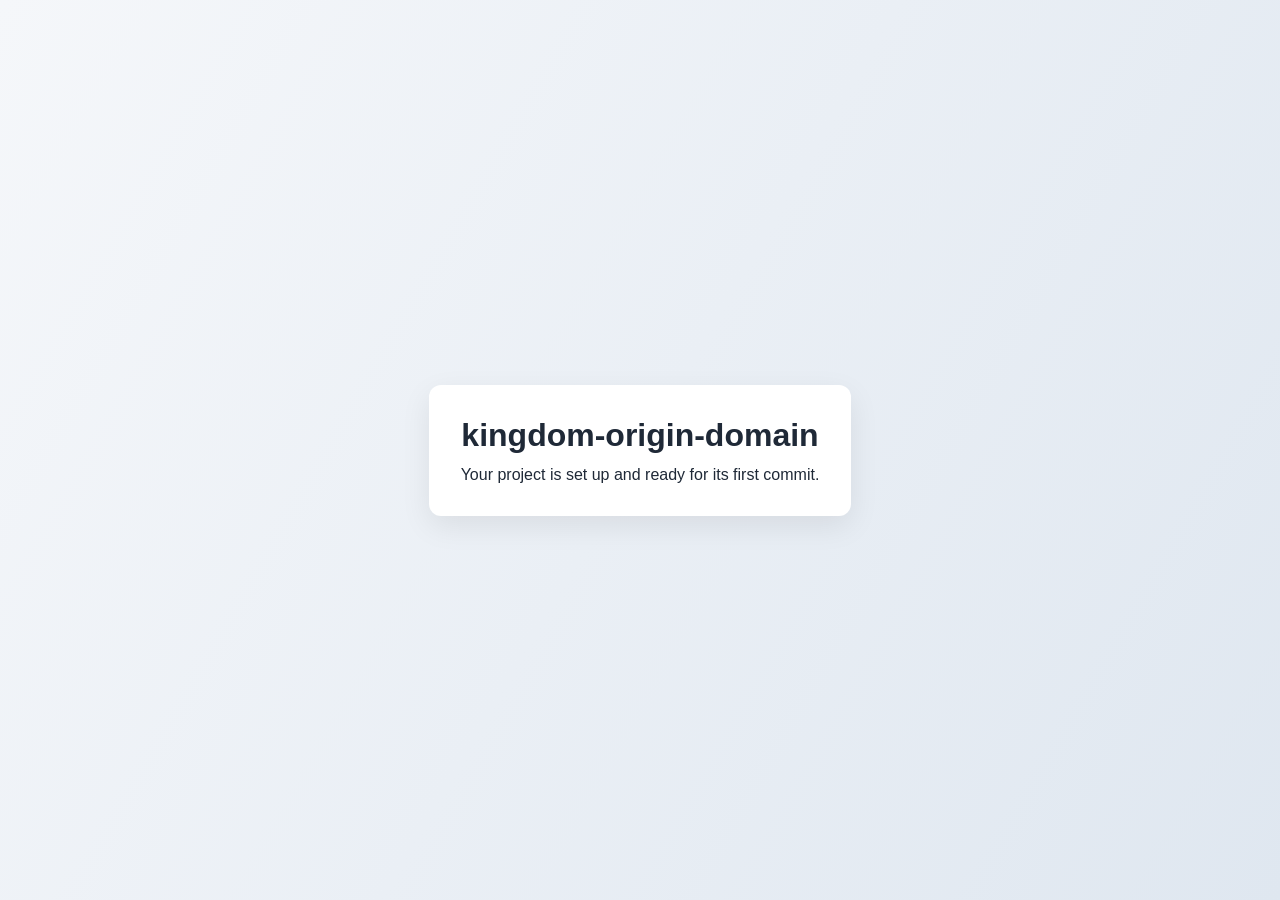
==== index.html @ a654f3a6 "Initial commit" ====
<!DOCTYPE html>
<html lang="en">
<head>
  <meta charset="UTF-8" />
  <meta name="viewport" content="width=device-width, initial-scale=1.0" />
  <title>kingdom-origin-domain</title>
  <link rel="stylesheet" href="style.css" />
</head>
<body>
  <main class="container">
    <h1>kingdom-origin-domain</h1>
    <p>Your project is set up and ready for its first commit.</p>
  </main>
</body>
</html>
---- style.css ----
* {
  box-sizing: border-box;
}

body {
  margin: 0;
  min-height: 100vh;
  display: grid;
  place-items: center;
  font-family: Arial, sans-serif;
  background: linear-gradient(120deg, #f5f7fa, #dfe7f0);
  color: #1f2937;
}

.container {
  text-align: center;
  background: #ffffff;
  padding: 2rem;
  border-radius: 12px;
  box-shadow: 0 10px 30px rgba(0, 0, 0, 0.08);
}

h1 {
  margin: 0 0 0.75rem;
}

p {
  margin: 0;
}
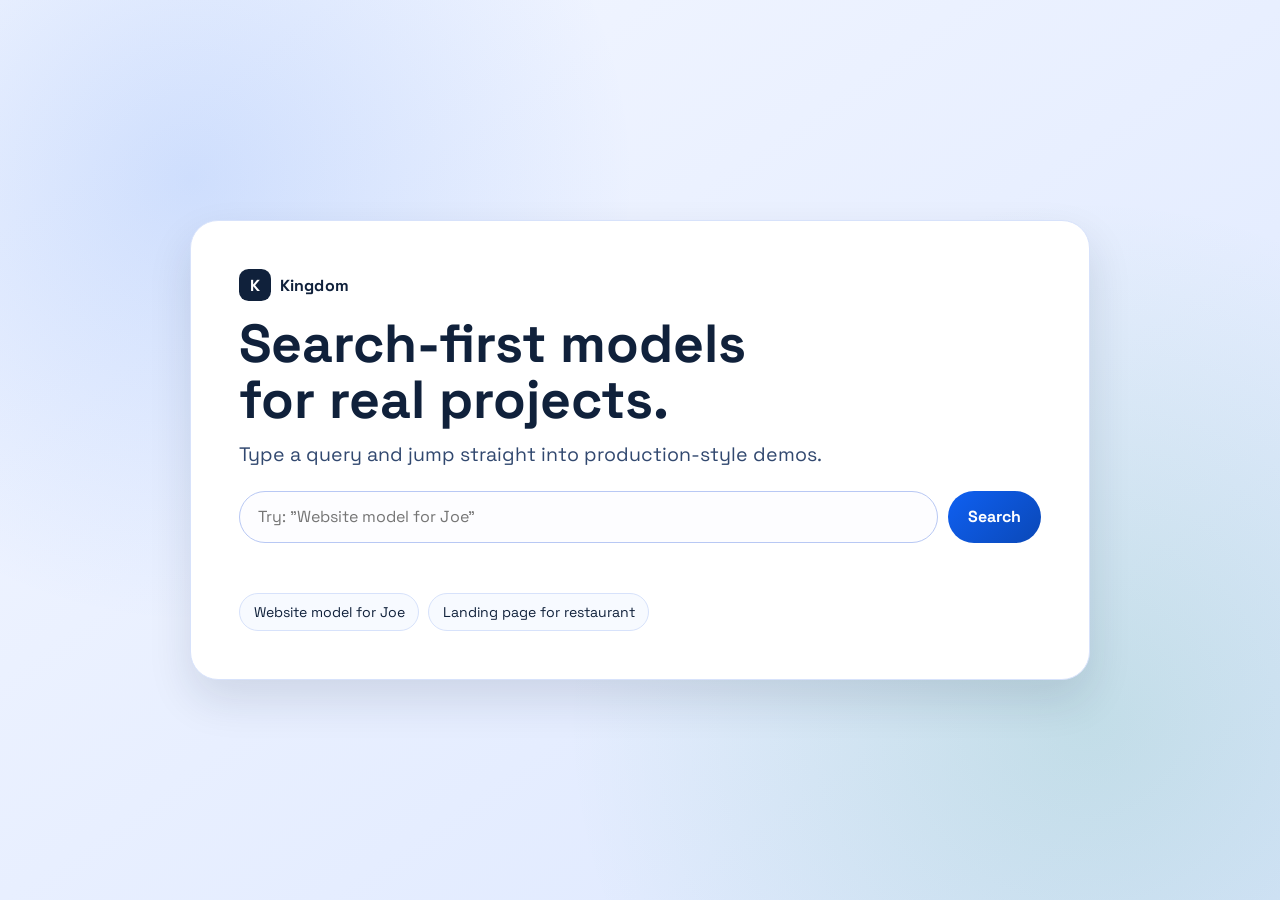
==== commit 9075e0b3: "Build search-first homepage and Joe meal model" ====
--- a/index.html
+++ b/index.html
@@ -3,13 +3,68 @@
 <head>
   <meta charset="UTF-8" />
   <meta name="viewport" content="width=device-width, initial-scale=1.0" />
-  <title>kingdom-origin-domain</title>
+  <title>Kingdom</title>
+  <link rel="preconnect" href="https://fonts.googleapis.com" />
+  <link rel="preconnect" href="https://fonts.gstatic.com" crossorigin />
+  <link href="https://fonts.googleapis.com/css2?family=Space+Grotesk:wght@400;500;700&display=swap" rel="stylesheet" />
   <link rel="stylesheet" href="style.css" />
 </head>
-<body>
-  <main class="container">
-    <h1>kingdom-origin-domain</h1>
-    <p>Your project is set up and ready for its first commit.</p>
+<body class="page-home">
+  <main class="home-shell">
+    <header class="brand-row">
+      <span class="brand-mark">K</span>
+      <span class="brand-name">Kingdom</span>
+    </header>
+
+    <h1 class="hero-title">Search-first models for real projects.</h1>
+    <p class="hero-copy">Type a query and jump straight into production-style demos.</p>
+
+    <form id="searchForm" class="search-form">
+      <input id="searchInput" class="search-input" type="text" placeholder='Try: "Website model for Joe"' autocomplete="off" />
+      <button class="search-button" type="submit">Search</button>
+    </form>
+
+    <p id="feedback" class="feedback" aria-live="polite"></p>
+
+    <div class="quick-actions">
+      <button type="button" class="quick-chip" data-query="Website model for Joe">Website model for Joe</button>
+      <button type="button" class="quick-chip" data-query="Landing page for restaurant">Landing page for restaurant</button>
+    </div>
   </main>
+
+  <script>
+    (function () {
+      var form = document.getElementById("searchForm");
+      var input = document.getElementById("searchInput");
+      var feedback = document.getElementById("feedback");
+      var chips = document.querySelectorAll(".quick-chip");
+
+      function runSearch(query) {
+        var normalized = query.trim().toLowerCase();
+        if (!normalized) {
+          feedback.textContent = "Enter a search query.";
+          return;
+        }
+        if (normalized === "website model for joe") {
+          window.location.href = "meal-joe.html";
+          return;
+        }
+        feedback.textContent = "No exact model yet. Try: Website model for Joe";
+      }
+
+      form.addEventListener("submit", function (event) {
+        event.preventDefault();
+        runSearch(input.value);
+      });
+
+      chips.forEach(function (chip) {
+        chip.addEventListener("click", function () {
+          var query = chip.getAttribute("data-query") || "";
+          input.value = query;
+          runSearch(query);
+        });
+      });
+    })();
+  </script>
 </body>
 </html>
--- a/style.css
+++ b/style.css
@@ -1,29 +1,245 @@
+:root {
+  --bg-0: #f4f7ff;
+  --bg-1: #dce7ff;
+  --ink-0: #10213b;
+  --ink-1: #31486f;
+  --card: #ffffff;
+  --line: #d7e2fb;
+  --brand: #0f60f2;
+  --brand-strong: #0a48b7;
+  --ok: #0b8f58;
+  --shadow: 0 20px 44px rgba(16, 33, 59, 0.12);
+}
+
 * {
   box-sizing: border-box;
 }
 
+html,
 body {
   margin: 0;
-  min-height: 100vh;
+}
+
+body {
+  min-height: 100dvh;
+  font-family: "Space Grotesk", "Avenir Next", "Segoe UI", sans-serif;
+  color: var(--ink-0);
+}
+
+.page-home {
+  background:
+    radial-gradient(circle at 15% 20%, rgba(15, 96, 242, 0.15), transparent 34%),
+    radial-gradient(circle at 85% 80%, rgba(11, 143, 88, 0.14), transparent 40%),
+    linear-gradient(145deg, var(--bg-0), var(--bg-1));
   display: grid;
   place-items: center;
-  font-family: Arial, sans-serif;
-  background: linear-gradient(120deg, #f5f7fa, #dfe7f0);
-  color: #1f2937;
-}
-
-.container {
-  text-align: center;
-  background: #ffffff;
-  padding: 2rem;
-  border-radius: 12px;
-  box-shadow: 0 10px 30px rgba(0, 0, 0, 0.08);
-}
-
-h1 {
-  margin: 0 0 0.75rem;
-}
-
-p {
-  margin: 0;
-}
+  padding:
+    max(1rem, env(safe-area-inset-top))
+    1rem
+    max(1rem, env(safe-area-inset-bottom));
+}
+
+.home-shell {
+  width: min(100%, 900px);
+  background: var(--card);
+  border: 1px solid var(--line);
+  border-radius: 28px;
+  box-shadow: var(--shadow);
+  padding: clamp(1.2rem, 3.8vw, 3rem);
+}
+
+.brand-row {
+  display: inline-flex;
+  align-items: center;
+  gap: 0.55rem;
+  margin-bottom: 0.9rem;
+}
+
+.brand-mark {
+  display: grid;
+  place-items: center;
+  width: 2rem;
+  aspect-ratio: 1;
+  border-radius: 0.6rem;
+  background: var(--ink-0);
+  color: #fff;
+  font-weight: 700;
+}
+
+.brand-name {
+  font-weight: 700;
+  letter-spacing: 0.01em;
+}
+
+.hero-title {
+  font-size: clamp(1.65rem, 4.8vw, 3.35rem);
+  margin: 0;
+  line-height: 1.04;
+  max-width: 16ch;
+}
+
+.hero-copy {
+  margin: 0.9rem 0 1.5rem;
+  color: var(--ink-1);
+  font-size: clamp(1rem, 2.3vw, 1.22rem);
+}
+
+.search-form {
+  display: grid;
+  grid-template-columns: 1fr auto;
+  gap: 0.6rem;
+}
+
+.search-input {
+  width: 100%;
+  border: 1px solid #b8c8f4;
+  border-radius: 999px;
+  padding: 0.9rem 1.15rem;
+  font: inherit;
+  font-size: 1rem;
+  outline: none;
+  background: #fdfdff;
+}
+
+.search-input:focus {
+  border-color: var(--brand);
+  box-shadow: 0 0 0 3px rgba(15, 96, 242, 0.16);
+}
+
+.search-button {
+  border: 0;
+  border-radius: 999px;
+  padding: 0.86rem 1.25rem;
+  font: inherit;
+  font-weight: 700;
+  background: linear-gradient(135deg, var(--brand), var(--brand-strong));
+  color: #fff;
+  cursor: pointer;
+}
+
+.feedback {
+  min-height: 1.4rem;
+  margin: 0.75rem 0 0;
+  color: var(--ok);
+  font-size: 0.94rem;
+}
+
+.quick-actions {
+  margin-top: 1rem;
+  display: flex;
+  flex-wrap: wrap;
+  gap: 0.55rem;
+}
+
+.quick-chip {
+  border: 1px solid var(--line);
+  background: #f7faff;
+  color: var(--ink-0);
+  border-radius: 999px;
+  padding: 0.55rem 0.85rem;
+  font: inherit;
+  font-size: 0.88rem;
+  cursor: pointer;
+}
+
+.page-meal {
+  background: #f8fafc;
+  padding:
+    max(0.75rem, env(safe-area-inset-top))
+    0.75rem
+    max(0.75rem, env(safe-area-inset-bottom));
+}
+
+.meal-shell {
+  width: min(1100px, 100%);
+  margin: 0 auto;
+  padding: 1rem 0.4rem 2rem;
+}
+
+.meal-nav {
+  display: flex;
+  justify-content: space-between;
+  align-items: center;
+  gap: 1rem;
+  margin-bottom: 1rem;
+}
+
+.back-link {
+  color: var(--ink-1);
+  text-decoration: none;
+  font-weight: 500;
+}
+
+.nav-cta {
+  border: 0;
+  background: var(--ink-0);
+  color: #fff;
+  padding: 0.6rem 0.9rem;
+  border-radius: 999px;
+  font: inherit;
+  font-weight: 600;
+}
+
+.meal-hero {
+  background: linear-gradient(140deg, #0f1f3a, #174892);
+  color: #fff;
+  border-radius: 22px;
+  padding: clamp(1.1rem, 3vw, 2rem);
+}
+
+.meal-hero h1 {
+  margin: 0 0 0.6rem;
+  font-size: clamp(1.5rem, 4.2vw, 2.9rem);
+}
+
+.meal-hero p {
+  margin: 0;
+  max-width: 50ch;
+  color: rgba(255, 255, 255, 0.88);
+}
+
+.meal-grid {
+  margin-top: 1.1rem;
+  display: grid;
+  grid-template-columns: repeat(3, minmax(0, 1fr));
+  gap: 0.8rem;
+}
+
+.meal-card {
+  background: #fff;
+  border: 1px solid #e4ebfa;
+  border-radius: 16px;
+  padding: 1rem;
+}
+
+.meal-card h2 {
+  margin: 0 0 0.5rem;
+  font-size: 1.07rem;
+}
+
+.meal-card p {
+  margin: 0;
+  color: #4c6286;
+  font-size: 0.94rem;
+  line-height: 1.45;
+}
+
+@media (max-width: 880px) {
+  .meal-grid {
+    grid-template-columns: repeat(2, minmax(0, 1fr));
+  }
+}
+
+@media (max-width: 640px) {
+  .search-form {
+    grid-template-columns: 1fr;
+  }
+
+  .search-button {
+    width: 100%;
+  }
+
+  .meal-grid {
+    grid-template-columns: 1fr;
+  }
+}
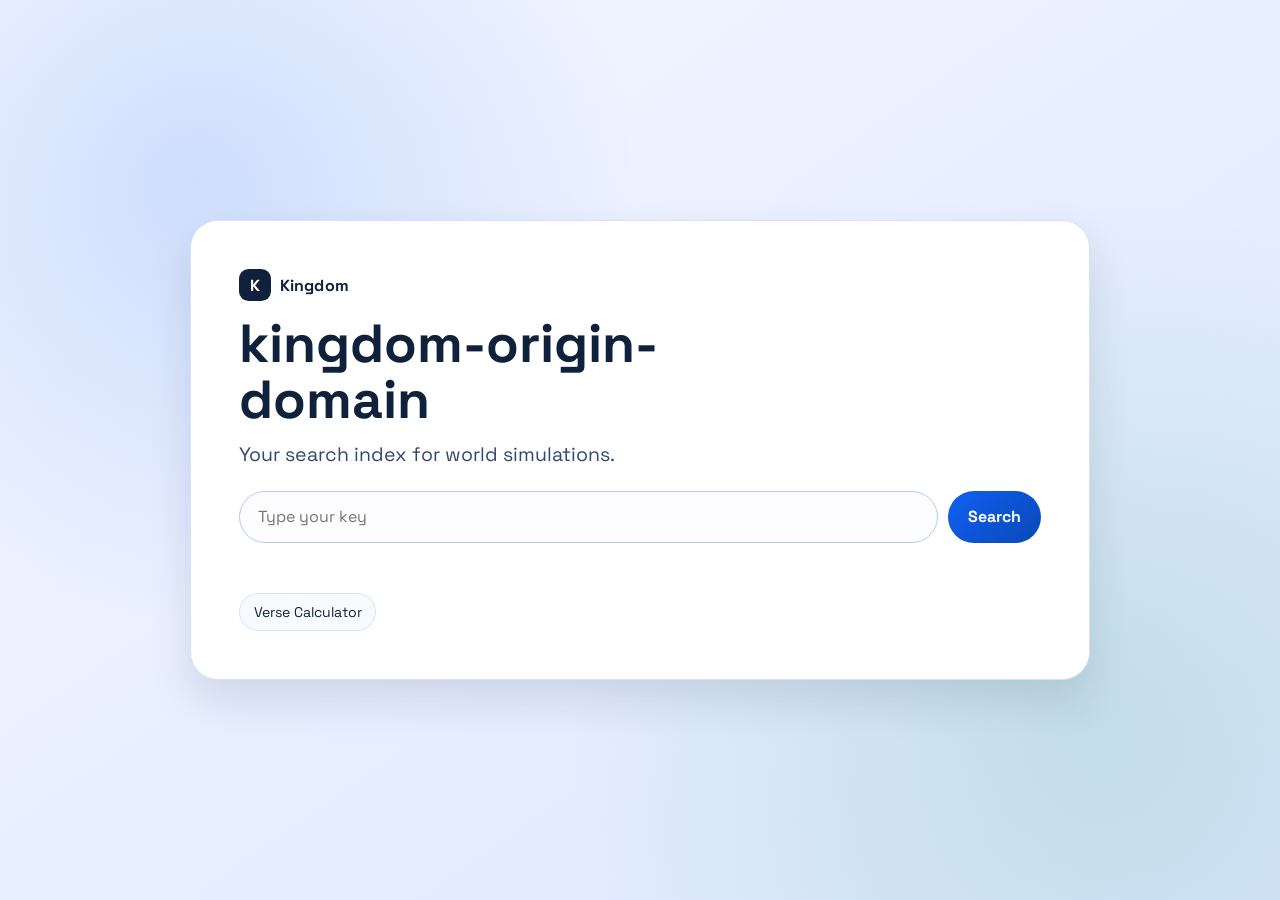
==== commit 3360f887: "Build Kingdom search flows and Demo1 review carousel" ====
--- a/index.html
+++ b/index.html
@@ -16,19 +16,18 @@
       <span class="brand-name">Kingdom</span>
     </header>
 
-    <h1 class="hero-title">Search-first models for real projects.</h1>
-    <p class="hero-copy">Type a query and jump straight into production-style demos.</p>
+    <h1 class="hero-title">kingdom-origin-domain</h1>
+    <p class="hero-copy">Your search index for world simulations.</p>
 
     <form id="searchForm" class="search-form">
-      <input id="searchInput" class="search-input" type="text" placeholder='Try: "Website model for Joe"' autocomplete="off" />
+      <input id="searchInput" class="search-input" type="text" placeholder="Type your key" autocomplete="off" />
       <button class="search-button" type="submit">Search</button>
     </form>
 
     <p id="feedback" class="feedback" aria-live="polite"></p>
 
     <div class="quick-actions">
-      <button type="button" class="quick-chip" data-query="Website model for Joe">Website model for Joe</button>
-      <button type="button" class="quick-chip" data-query="Landing page for restaurant">Landing page for restaurant</button>
+      <button type="button" class="quick-chip" data-query="Verse Calculator">Verse Calculator</button>
     </div>
   </main>
 
@@ -38,18 +37,29 @@
       var input = document.getElementById("searchInput");
       var feedback = document.getElementById("feedback");
       var chips = document.querySelectorAll(".quick-chip");
+      var joeKey = "koVLi:8889:Joe:Bravo:America";
 
       function runSearch(query) {
-        var normalized = query.trim().toLowerCase();
-        if (!normalized) {
+        var trimmed = query.trim();
+        var normalized = trimmed.toLowerCase();
+        if (!trimmed) {
           feedback.textContent = "Enter a search query.";
           return;
         }
-        if (normalized === "website model for joe") {
+        if (
+          trimmed === joeKey ||
+          normalized === "joe" ||
+          normalized === "model for joe" ||
+          normalized === "website model for joe"
+        ) {
           window.location.href = "meal-joe.html";
           return;
         }
-        feedback.textContent = "No exact model yet. Try: Website model for Joe";
+        if (normalized === "verse calculator" || normalized === "luke 17:21" || normalized === "luke 17 21") {
+          window.location.href = "luke-17-21.html";
+          return;
+        }
+        feedback.textContent = "No match. Use your key.";
       }
 
       form.addEventListener("submit", function (event) {
--- a/style.css
+++ b/style.css
@@ -20,10 +20,15 @@
   margin: 0;
 }
 
+html {
+  -webkit-text-size-adjust: 100%;
+}
+
 body {
   min-height: 100dvh;
   font-family: "Space Grotesk", "Avenir Next", "Segoe UI", sans-serif;
   color: var(--ink-0);
+  overflow-x: hidden;
 }
 
 .page-home {
@@ -151,7 +156,7 @@
 }
 
 .meal-shell {
-  width: min(1100px, 100%);
+  width: min(1240px, 100%);
   margin: 0 auto;
   padding: 1rem 0.4rem 2rem;
 }
@@ -180,6 +185,22 @@
   font-weight: 600;
 }
 
+.welcome-joe {
+  width: 100%;
+  margin-bottom: 1rem;
+  padding: clamp(0.85rem, 2.5vw, 1.2rem);
+  border-radius: 16px;
+  border: 1px solid #d5e3ff;
+  background: linear-gradient(120deg, #f4f8ff, #e8f0ff);
+}
+
+.welcome-joe p {
+  margin: 0;
+  font-size: clamp(1rem, 2.6vw, 1.2rem);
+  font-weight: 700;
+  color: #15386e;
+}
+
 .meal-hero {
   background: linear-gradient(140deg, #0f1f3a, #174892);
   color: #fff;
@@ -187,6 +208,18 @@
   padding: clamp(1.1rem, 3vw, 2rem);
 }
 
+.meal-hero-link {
+  display: block;
+  text-decoration: none;
+  transition: transform 180ms ease, box-shadow 180ms ease;
+}
+
+.meal-hero-link:hover,
+.meal-hero-link:focus-visible {
+  transform: translateY(-3px);
+  box-shadow: 0 18px 34px rgba(15, 31, 58, 0.28);
+}
+
 .meal-hero h1 {
   margin: 0 0 0.6rem;
   font-size: clamp(1.5rem, 4.2vw, 2.9rem);
@@ -212,6 +245,20 @@
   padding: 1rem;
 }
 
+.meal-card-link {
+  display: block;
+  text-decoration: none;
+  color: inherit;
+  transition: transform 180ms ease, box-shadow 180ms ease, border-color 180ms ease;
+}
+
+.meal-card-link:hover,
+.meal-card-link:focus-visible {
+  transform: translateY(-4px);
+  box-shadow: 0 12px 26px rgba(16, 33, 59, 0.1);
+  border-color: #c9dafd;
+}
+
 .meal-card h2 {
   margin: 0 0 0.5rem;
   font-size: 1.07rem;
@@ -224,10 +271,329 @@
   line-height: 1.45;
 }
 
+.page-sim {
+  background: radial-gradient(circle at top right, #253b66, #0c172a 55%);
+  color: #eaf1ff;
+  padding:
+    max(0.75rem, env(safe-area-inset-top))
+    0.75rem
+    max(0.75rem, env(safe-area-inset-bottom));
+}
+
+.sim-shell {
+  width: min(980px, 100%);
+  margin: 0 auto;
+  min-height: calc(100dvh - 1.5rem);
+  border: 1px solid rgba(198, 215, 252, 0.26);
+  border-radius: 22px;
+  background: rgba(6, 13, 25, 0.6);
+  backdrop-filter: blur(6px);
+  padding: clamp(1rem, 3vw, 2rem);
+}
+
+.sim-nav {
+  display: flex;
+  justify-content: space-between;
+  align-items: center;
+  gap: 0.8rem;
+}
+
+.sim-badge {
+  font-size: 0.74rem;
+  letter-spacing: 0.08em;
+  text-transform: uppercase;
+  color: #9cc0ff;
+  border: 1px solid rgba(156, 192, 255, 0.35);
+  border-radius: 999px;
+  padding: 0.35rem 0.7rem;
+}
+
+.sim-title {
+  margin: 1.25rem 0 0.5rem;
+  font-size: clamp(1.4rem, 4.5vw, 2.6rem);
+  line-height: 1.08;
+}
+
+.sim-copy {
+  margin: 0;
+  max-width: 58ch;
+  color: #bed3ff;
+}
+
+.sim-grid {
+  margin-top: 1.1rem;
+  display: grid;
+  grid-template-columns: repeat(3, minmax(0, 1fr));
+  gap: 0.75rem;
+}
+
+.sim-panel {
+  border: 1px solid rgba(184, 206, 252, 0.3);
+  border-radius: 14px;
+  padding: 0.85rem;
+  background: rgba(26, 41, 73, 0.48);
+}
+
+.sim-panel h2 {
+  margin: 0 0 0.4rem;
+  font-size: 0.98rem;
+}
+
+.sim-panel p {
+  margin: 0;
+  color: #cfddff;
+  font-size: 0.9rem;
+  line-height: 1.43;
+}
+
+.page-demo1 {
+  background:
+    radial-gradient(circle at 20% 10%, rgba(83, 180, 141, 0.28), transparent 36%),
+    radial-gradient(circle at 80% 16%, rgba(248, 184, 96, 0.3), transparent 32%),
+    linear-gradient(170deg, #f9f7ef, #f2efe4);
+  color: #243034;
+  padding:
+    max(0.75rem, env(safe-area-inset-top))
+    0.75rem
+    max(0.75rem, env(safe-area-inset-bottom));
+}
+
+.demo1-shell {
+  width: min(1240px, 100%);
+  margin: 0 auto;
+}
+
+.demo1-nav {
+  display: flex;
+  justify-content: space-between;
+  align-items: center;
+  gap: 1rem;
+  margin: 0.35rem 0 0.9rem;
+}
+
+.demo1-brand {
+  font-weight: 700;
+  letter-spacing: 0.02em;
+}
+
+.demo1-hero {
+  border-radius: 28px;
+  background: #ffffff;
+  border: 1px solid #e7e0cc;
+  box-shadow: 0 24px 45px rgba(66, 76, 45, 0.12);
+  padding: clamp(1.2rem, 3.3vw, 2.6rem);
+}
+
+.demo1-eyebrow {
+  margin: 0;
+  color: #5f6d5a;
+  font-size: 0.86rem;
+  letter-spacing: 0.12em;
+  text-transform: uppercase;
+}
+
+.demo1-title {
+  margin: 0.65rem 0 0.7rem;
+  font-size: clamp(1.7rem, 5.8vw, 4rem);
+  line-height: 0.98;
+  max-width: 13ch;
+}
+
+.demo1-copy {
+  margin: 0;
+  color: #4e5d5a;
+  max-width: 58ch;
+  line-height: 1.5;
+}
+
+.demo1-cta-row {
+  margin-top: 1.1rem;
+  display: flex;
+  flex-wrap: wrap;
+  gap: 0.65rem;
+}
+
+.demo1-btn {
+  display: inline-flex;
+  align-items: center;
+  justify-content: center;
+  border-radius: 999px;
+  padding: 0.72rem 1.05rem;
+  text-decoration: none;
+  font-weight: 700;
+  font-size: 0.92rem;
+}
+
+.demo1-btn-primary {
+  color: #fff;
+  background: linear-gradient(120deg, #245f3f, #1f4e35);
+}
+
+.demo1-btn-secondary {
+  color: #2d3d36;
+  border: 1px solid #c5d2be;
+  background: #f8fbf2;
+}
+
+.demo1-grid {
+  margin-top: 1rem;
+  display: grid;
+  grid-template-columns: repeat(4, minmax(0, 1fr));
+  gap: 0.75rem;
+}
+
+.demo1-reviews {
+  margin-top: 1.15rem;
+}
+
+.demo1-review-grid {
+  display: grid;
+  grid-template-columns: repeat(3, minmax(0, 1fr));
+  gap: 0.8rem;
+}
+
+.demo1-review-card {
+  aspect-ratio: 1 / 1;
+  padding: 1.05rem;
+  border-radius: 20px;
+  background: linear-gradient(150deg, #ffffff, #f9f6eb);
+  border: 2px solid #d5c8a9;
+  box-shadow: 0 18px 34px rgba(71, 80, 50, 0.18);
+  display: flex;
+  flex-direction: column;
+}
+
+.demo1-card-meta {
+  margin: 0 0 0.55rem;
+  font-size: 0.78rem;
+  text-transform: uppercase;
+  letter-spacing: 0.09em;
+  color: #5f6b5a;
+  font-weight: 700;
+}
+
+.demo1-review-card h2 {
+  margin: 0 0 0.55rem;
+  font-size: clamp(1.05rem, 2.1vw, 1.35rem);
+  line-height: 1.15;
+  color: #1f2f2a;
+}
+
+.demo1-review-card p {
+  margin: 0;
+  font-size: clamp(0.92rem, 1.6vw, 1rem);
+  line-height: 1.45;
+  color: #38463f;
+}
+
+.demo1-review-controls {
+  margin-top: 0.95rem;
+  display: flex;
+  gap: 0.6rem;
+  justify-content: center;
+}
+
+.demo1-status {
+  margin-top: 0.95rem;
+  display: grid;
+  grid-template-columns: repeat(4, minmax(0, 1fr));
+  gap: 0.75rem;
+}
+
+.demo1-status-card {
+  background: rgba(255, 255, 255, 0.72);
+  border: 1px solid #ddd6c4;
+  border-radius: 16px;
+  padding: 0.8rem 0.9rem;
+}
+
+.demo1-status-label {
+  margin: 0;
+  font-size: 0.75rem;
+  letter-spacing: 0.08em;
+  text-transform: uppercase;
+  color: #708073;
+}
+
+.demo1-status-value {
+  margin: 0.35rem 0 0;
+  font-size: 1.05rem;
+  font-weight: 700;
+  color: #2f3b38;
+}
+
+.demo1-card {
+  background: rgba(255, 255, 255, 0.82);
+  border: 1px solid #e2dcc8;
+  border-radius: 18px;
+  padding: 1rem;
+}
+
+.demo1-card h2 {
+  margin: 0 0 0.45rem;
+  font-size: 1rem;
+}
+
+.demo1-card p {
+  margin: 0;
+  color: #55635d;
+  font-size: 0.9rem;
+  line-height: 1.45;
+}
+
+.demo1-flow {
+  margin-top: 1rem;
+  border: 1px solid #dfd8c5;
+  border-radius: 20px;
+  background: rgba(255, 255, 255, 0.64);
+  padding: 1rem;
+}
+
+.demo1-flow-title {
+  margin: 0 0 0.7rem;
+  font-size: 1.05rem;
+}
+
+.demo1-flow-row {
+  display: grid;
+  grid-template-columns: repeat(4, minmax(0, 1fr));
+  gap: 0.6rem;
+}
+
+.demo1-flow-step {
+  border-radius: 12px;
+  border: 1px solid #d9d1bc;
+  background: #fffdf7;
+  padding: 0.72rem;
+}
+
+.demo1-flow-step p {
+  margin: 0;
+  color: #45534e;
+  font-size: 0.87rem;
+  font-weight: 600;
+}
+
 @media (max-width: 880px) {
   .meal-grid {
     grid-template-columns: repeat(2, minmax(0, 1fr));
   }
+
+  .demo1-grid {
+    grid-template-columns: repeat(2, minmax(0, 1fr));
+  }
+
+  .demo1-review-grid {
+    grid-template-columns: repeat(2, minmax(0, 1fr));
+  }
+
+  .demo1-status {
+    grid-template-columns: repeat(2, minmax(0, 1fr));
+  }
+
+  .demo1-flow-row {
+    grid-template-columns: repeat(2, minmax(0, 1fr));
+  }
 }
 
 @media (max-width: 640px) {
@@ -242,4 +608,29 @@
   .meal-grid {
     grid-template-columns: 1fr;
   }
-}
+
+  .sim-grid {
+    grid-template-columns: 1fr;
+  }
+
+  .demo1-grid {
+    grid-template-columns: 1fr;
+  }
+
+  .demo1-review-grid {
+    grid-template-columns: 1fr;
+  }
+
+  .demo1-status {
+    grid-template-columns: 1fr;
+  }
+
+  .demo1-flow-row {
+    grid-template-columns: 1fr;
+  }
+
+  .demo1-review-controls {
+    display: grid;
+    grid-template-columns: 1fr 1fr;
+  }
+}
